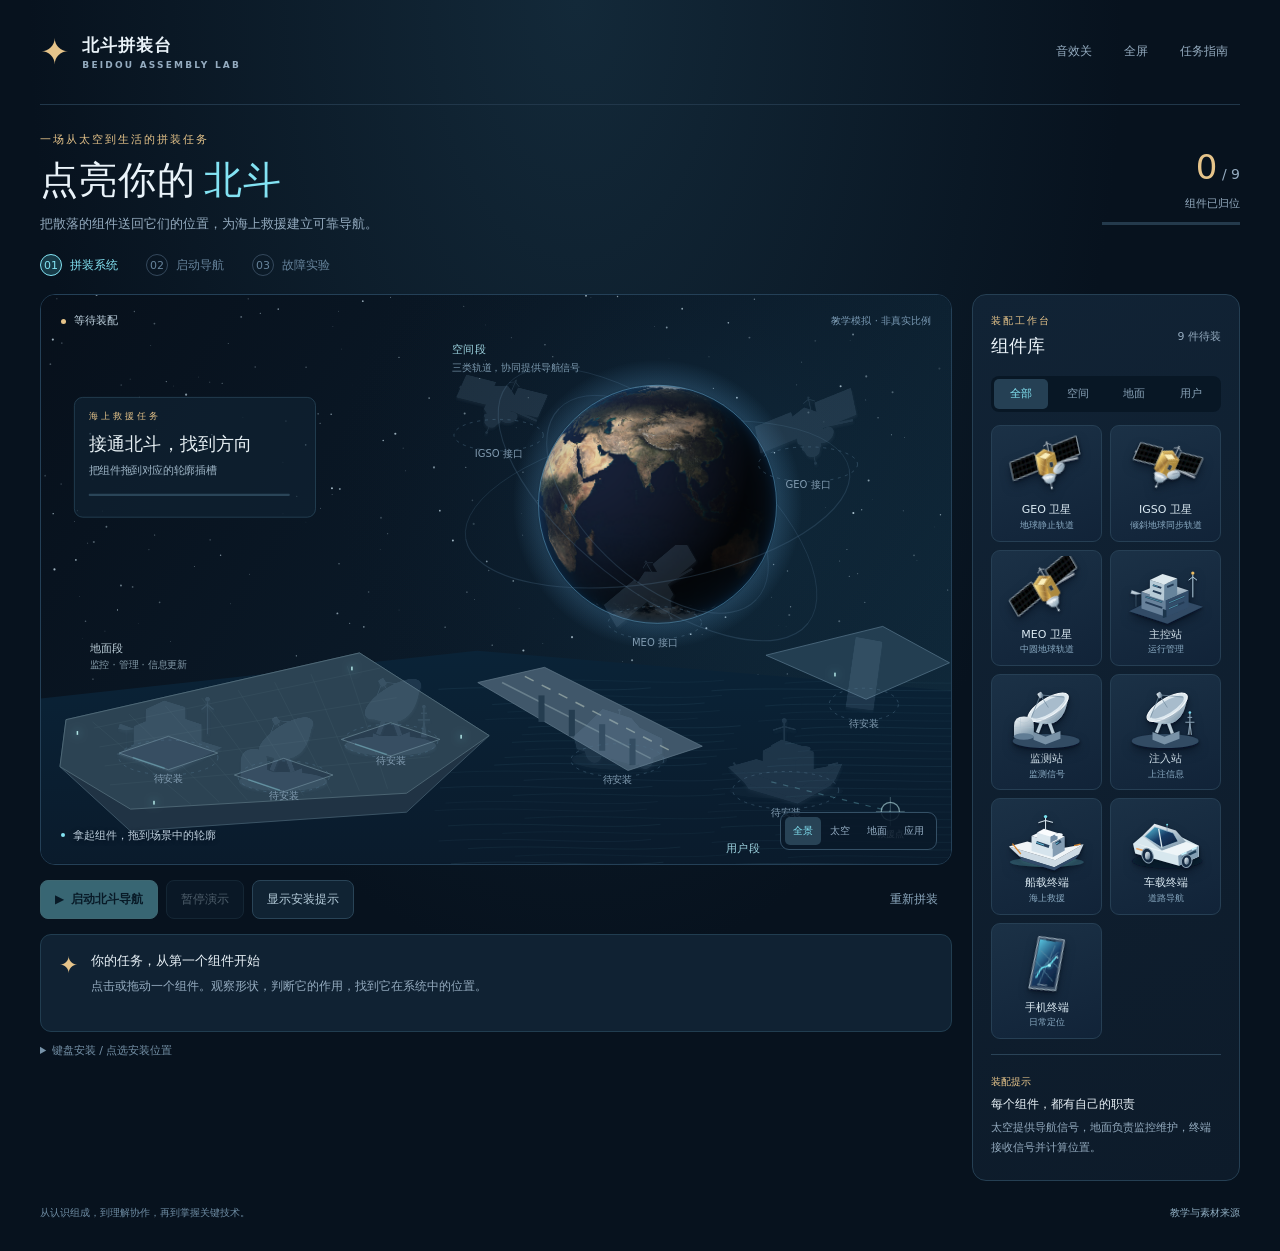
==== site/beidou/index.html @ 37cbef81 "Create interactive classroom learning sheet with bundled Beidou and Docker deployment" ====
<!doctype html>
<html lang="zh-CN">
<head>
  <meta charset="UTF-8">
  <meta name="viewport" content="width=device-width, initial-scale=1, viewport-fit=cover">
  <meta name="theme-color" content="#07121e">
  <link rel="icon" href="assets/satellite-geo.svg" type="image/svg+xml">
  <title>北斗拼装台 V2 · 原子钟现场实验</title>
  <link rel="stylesheet" href="style.css">
  <script defer src="engine.js"></script>
  <script defer src="scene.js"></script>
  <script defer src="clock-model.js"></script>
  <script defer src="clock-scene.js"></script>
  <script defer src="assets/asset-map.js"></script>
  <script defer src="game.js"></script>
</head>
<body>
<main class="game-shell">
  <header class="masthead">
    <a class="brand" href="#" aria-label="北斗拼装台首页"><span class="brand-star" aria-hidden="true">✦</span><span>北斗拼装台<small>BEIDOU ASSEMBLY LAB</small></span></a>
    <div class="header-actions"><button id="sound-button" class="icon-button" aria-pressed="false" aria-label="开启音效">音效关</button><button id="fullscreen-button" class="icon-button">全屏</button><button id="help-button" class="icon-button">任务指南</button></div>
  </header>
  <section class="intro"><div><p class="eyebrow">一场从太空到生活的拼装任务</p><h1>点亮你的<span>北斗</span></h1><p class="subtitle">把散落的组件送回它们的位置，为海上救援建立可靠导航。</p></div><div class="assembly-progress"><div><strong id="installed-count">0</strong><span> / 9</span></div><p id="progress-label">组件已归位</p><div class="progress-track" role="progressbar" aria-label="拼装进度" aria-valuemin="0" aria-valuemax="9" aria-valuenow="0"><span id="progress-fill"></span></div></div></section>
  <nav class="mission-steps" aria-label="任务进度"><span class="active" data-step="assembly"><b>01</b> 拼装系统</span><span data-step="running"><b>02</b> 启动导航</span><span data-step="challenge"><b>03</b> 故障实验</span></nav>
  <section class="play-layout">
    <div class="world-column">
      <div class="world-frame" id="world-frame">
        <div class="world-topline"><span><i id="state-dot"></i><span id="state-label">等待装配</span></span><span class="simulation-label">教学模拟 · 非真实比例</span></div>
        <canvas id="world" width="1200" height="750" aria-label="北斗拼装场景：太空中的卫星，地面站，以及车船与手机用户终端。可以拖动组件或使用下方键盘安装按钮。"></canvas>
        <div class="scene-loading" id="scene-loading">正在准备组件…</div>
        <div class="world-hint" id="world-hint"><span class="hint-dot"></span>从右侧拿起组件，拖到场景中的轮廓</div>
        <div class="world-view" aria-label="场景视角"><button class="active" data-view="all" aria-pressed="true">全景</button><button data-view="space" aria-pressed="false">太空</button><button data-view="ground" aria-pressed="false">地面</button><button data-view="user" aria-pressed="false">应用</button></div>
      </div>
      <div class="scene-controls"><button id="start-button" class="primary-button" disabled><span aria-hidden="true">▶</span> 启动北斗导航</button><button id="pause-button" class="secondary-button" disabled>暂停演示</button><button id="hint-button" class="secondary-button" aria-pressed="false">显示安装提示</button><button id="reset-button" class="quiet-button">重新拼装</button></div>
      <section class="clock-lab" id="clock-lab" aria-label="原子钟现场实验" hidden>
        <div class="clock-lab-header"><div><p class="eyebrow">原子钟现场实验</p><h2>一点时间偏差，位置会偏到哪里？</h2></div><button id="clock-exit" class="secondary-button">返回系统全景</button></div>
        <div class="clock-lab-body">
          <div class="clock-slider-area"><label for="clock-error-range"><span>亲手增大一颗卫星的时间基准偏差</span><strong><span id="clock-error-value">0</span><small> ns</small></strong></label><input id="clock-error-range" type="range" min="0" max="600" step="1" value="0" aria-describedby="clock-model-note"><div class="clock-ticks" aria-hidden="true"><span>0 · 同步</span><span>200 ns</span><span>400 ns</span><span>600 ns</span></div><div class="clock-slider-actions"><button id="clock-zero" class="secondary-button">校准原子钟 · 误差归零</button><span id="clock-live-hint" role="status" aria-live="polite">先从零开始，慢慢拖动滑杆。</span></div></div>
          <div class="clock-readouts"><div><span>这一颗卫星的测距误差</span><strong><span id="clock-range-error">0.0</span><small> 米</small></strong></div><div><span id="clock-position-label">船舶的平面定位偏差</span><strong class="clock-position-value"><span id="clock-position-error">0.0</span><small> 米</small></strong></div></div>
        </div>
        <div class="clock-targets" role="group" aria-label="重点观察的用户终端"><span>重点观察</span><button data-clock-target="car" aria-pressed="false">车辆</button><button data-clock-target="ship" class="active" aria-pressed="true">航船</button><button data-clock-target="phone" aria-pressed="false">手机</button></div>
        <p class="clock-model-note" id="clock-model-note">假设一颗卫星存在未校正钟差，其他观测正常。以四颗卫星的平面教学模型解算位置和接收机钟差；画面位移按局部尺度展示，真实定位偏差还取决于卫星几何与校正条件。</p>
      </section>
      <div class="message-box" id="message-box" role="status" aria-live="polite"><span class="message-icon" aria-hidden="true">✦</span><div><strong id="message-title">你的任务，从第一个组件开始</strong><p id="message-text">点击或拖动一个组件。观察形状，判断它的作用，找到它在系统中的位置。</p></div></div>
      <details class="keyboard-controls"><summary>键盘安装 / 点选安装位置</summary><div id="install-targets"></div></details>
      <section class="challenge-panel" id="challenge-panel" hidden><div class="challenge-header"><div><p class="eyebrow">关键技术，为什么重要？</p><h2>给运行中的北斗做一次故障实验</h2></div><span class="experiment-count" id="experiment-count">已观察 0 / 2</span></div><div class="experiment-buttons"><button data-experiment="clock"><img src="assets/clock.svg" alt="原子钟组件"><span><strong>卫星的“心脏”不准了</strong><small>亲手调节钟差，观察位置漂移</small></span><b aria-hidden="true">↗</b></button><button data-experiment="ground"><img src="assets/station-inject.svg" alt="地面站组件"><span><strong>地面维护中断了</strong><small>监控与信息更新受影响</small></span><b aria-hidden="true">↗</b></button></div></section>
    </div>
    <aside class="parts-panel"><div class="parts-heading"><div><p class="eyebrow">装配工作台</p><h2 id="tray-title">组件库</h2></div><span id="tray-count">9 件</span></div><div class="parts-tabs" role="group" aria-label="筛选组件"><button class="active" data-group="all" aria-pressed="true">全部</button><button data-group="space" aria-pressed="false">空间</button><button data-group="ground" aria-pressed="false">地面</button><button data-group="user" aria-pressed="false">用户</button></div><div class="parts-grid" id="parts-grid"></div><div class="part-detail" id="part-detail"><span class="detail-kicker">装配提示</span><h3 id="detail-title">每个组件，都有自己的职责</h3><p id="detail-text">太空提供导航信号，地面负责监控维护，终端接收信号并计算位置。</p></div></aside>
  </section>
  <footer class="footer"><span>从认识组成，到理解协作，再到掌握关键技术。</span><button id="sources-button">教学与素材来源</button></footer>
</main>
<div class="drag-sprite" id="drag-sprite" hidden><img alt="正在安装的组件"><span></span></div>
<dialog id="help-dialog"><form method="dialog"><button class="dialog-close" aria-label="关闭指南">×</button></form><p class="eyebrow">任务指南</p><h2>亲手，装好一个北斗系统</h2><ol class="guide-list"><li><b>拿起组件</b><span>拖动组件到场景中的轮廓。手机和平板可以直接拖动，也可以先点组件，再点安装位置。</span></li><li><b>让系统运行</b><span>完成 9 件组件后，启动导航，观察轨道、地面维护链路和卫星向终端播发的信号。</span></li><li><b>亲手制造时间偏差</b><span>点击“卫星的心脏不准了”，直接进入现场实验。拖动钟差滑杆，比较真实位置与导航估计位置，再将误差归零。</span></li></ol><p class="guide-note">三个卫星图形代表三类轨道，三类地面站与三个终端代表功能类型；数量、比例、轨道速度和故障效果均为教学示意。</p><button class="primary-button" id="help-done">开始拼装</button></dialog>
<dialog id="experiment-dialog"><form method="dialog"><button class="dialog-close" aria-label="关闭实验">×</button></form><p class="eyebrow" id="experiment-kicker">故障实验</p><h2 id="experiment-title"></h2><p class="experiment-question" id="experiment-question"></p><div class="answers" id="answers"></div><div class="experiment-result" id="experiment-result" hidden><strong id="result-title"></strong><p id="result-text"></p></div><div class="experiment-dialog-actions"><button class="primary-button" id="observe-button" disabled>在场景中观察</button></div></dialog>
<dialog id="sources-dialog"><form method="dialog"><button class="dialog-close" aria-label="关闭来源">×</button></form><p class="eyebrow">教学与素材来源</p><h2>科学依据与模拟边界</h2><ul class="source-list"><li>《系统自主可控的重要意义》PDF 第 1–3 页，教材第 63–65 页：北斗的意义、原子钟及系统组成。</li><li><a href="http://www.beidou.gov.cn/xt/xtjs/" target="_blank" rel="noopener">北斗官网 · 系统介绍</a>：空间段、地面段、用户段，以及自主、开放、兼容、渐进的建设原则。</li><li>组件为手工绘制的 SVG 教学插画，外形不代表特定型号。地球纹理来自 <a href="https://github.com/mrdoob/three.js/tree/dev/examples/textures/planets" target="_blank" rel="noopener">three.js 示例资源</a>，使用范围以原素材授权为准。</li><li>运行展示压缩了时间与空间尺度。GEO 的地面相对静止以地球自转参考系理解；三维轨道、真实服务覆盖及系统冗余未在此完整建模。</li><li>原子钟实验采用四颗卫星观测的平面简化定位解算，同时估计接收机钟差。一颗卫星存在未校正钟差；其他观测正常。三类用户展示不同的示例几何条件，画面位移按局部尺度展示。地面维护故障仍为定性示意。</li><li>自主可控意味着掌握关键技术与运行维护能力，同时可以开放合作，并与其他导航系统兼容。</li></ul></dialog>
</body>
</html>
---- site/beidou/style.css ----
:root{color-scheme:dark;--bg:#07121e;--surface:#0e1d2d;--surface2:#132538;--line:#20374d;--muted:#95acc0;--text:#eaf3f9;--cyan:#83e3f3;--gold:#e6c48a;--font:Inter,"PingFang SC","Microsoft YaHei",system-ui,sans-serif}
*{box-sizing:border-box}body{margin:0;background:radial-gradient(ellipse at 45% 0,#132939 0,transparent 55%),var(--bg);font:14px/1.6 var(--font);color:var(--text)}button,input{font:inherit}button{cursor:pointer}button:disabled{cursor:default;opacity:.4}button:focus-visible,a:focus-visible,summary:focus-visible{outline:2px solid var(--cyan);outline-offset:4px}button,a{-webkit-tap-highlight-color:transparent}button{color:inherit}a{color:var(--cyan)}[hidden]{display:none!important}.game-shell{max-width:1550px;margin:auto;padding:0 40px}.masthead{display:flex;align-items:center;justify-content:space-between;padding:24px 0;border-bottom:1px solid #21374a}.brand{text-decoration:none;color:var(--text);display:flex;align-items:center;gap:12px;font-size:17px;font-weight:600;letter-spacing:1px}.brand-star{color:var(--gold);font-size:35px;font-weight:400}.brand small{display:block;font-size:9px;color:var(--muted);letter-spacing:2.2px;line-height:1.5}.header-actions{display:flex;gap:8px}.icon-button{border:1px solid transparent;background:transparent;color:var(--muted);border-radius:8px;padding:7px 11px;font-size:12px}.icon-button:hover{background:var(--surface);color:var(--text)}.intro{display:flex;justify-content:space-between;align-items:center;padding:26px 0 20px;gap:24px}.eyebrow{color:var(--gold);font-size:11px;letter-spacing:2px;margin:0 0 7px}.intro h1{font-size:clamp(27px,3vw,40px);line-height:1.25;letter-spacing:1px;margin:0;font-weight:500}.intro h1 span{color:var(--cyan);margin-left:8px}.subtitle{color:var(--muted);margin:10px 0 0;font-size:13px}.assembly-progress{min-width:138px;text-align:right}.assembly-progress strong{font-size:34px;font-weight:500;color:var(--gold);font-variant-numeric:tabular-nums}.assembly-progress span{color:var(--muted)}.assembly-progress p{margin:0 0 10px;font-size:11px;color:var(--muted)}.progress-track{height:3px;background:#243a4c}.progress-track span{height:100%;display:block;background:var(--gold);width:0;transition:width .35s}.mission-steps{display:flex;gap:28px;margin-bottom:18px;color:#67849c;font-size:12px}.mission-steps span{position:relative;display:flex;align-items:center;gap:8px}.mission-steps b{font-size:11px;font-weight:500;border:1px solid #34485c;border-radius:50%;width:22px;height:22px;display:grid;place-items:center}.mission-steps .active{color:var(--cyan)}.mission-steps .active b{border-color:var(--cyan);background:#173a47}.mission-steps .done{color:var(--gold)}.play-layout{display:grid;grid-template-columns:minmax(0,1fr) 268px;gap:20px;align-items:start}.world-column{min-width:0}.world-frame{position:relative;overflow:hidden;border-radius:15px;border:1px solid #244057;background:#070f1a;isolation:isolate}.world-topline{position:absolute;z-index:2;left:20px;right:20px;top:17px;display:flex;justify-content:space-between;align-items:center;gap:10px;pointer-events:none;font-size:11px;color:#c2d5e2}.world-topline>span:first-child{display:flex;align-items:center;gap:8px}#state-dot{display:inline-block;width:5px;height:5px;border-radius:50%;background:var(--gold)}#state-dot.running{background:var(--cyan);box-shadow:0 0 10px var(--cyan)}#state-dot.fault{background:#f5ab88;box-shadow:0 0 10px #f5ab88}.simulation-label{color:#7898b2;font-size:10px}#world{display:block;width:100%;aspect-ratio:1200/750;touch-action:none}.scene-loading{position:absolute;inset:0;display:grid;place-items:center;background:#071320b8;color:var(--cyan);font-size:14px}.world-hint{position:absolute;bottom:20px;left:20px;font-size:11px;display:flex;gap:8px;align-items:center;color:#bfd0de;max-width:calc(100% - 205px);pointer-events:none;text-shadow:0 1px 4px #041020}.hint-dot{width:4px;height:4px;display:inline-block;background:var(--cyan);border-radius:50%;flex-shrink:0}.world-view{position:absolute;right:14px;bottom:14px;display:flex;padding:4px;background:#0a1929dc;border:1px solid #345066;border-radius:9px;gap:1px}.world-view button{border:0;background:transparent;border-radius:5px;color:#94adc3;font-size:10px;padding:5px 8px;min-height:28px}.world-view button.active{background:#284356;color:var(--cyan)}.scene-controls{display:flex;flex-wrap:wrap;align-items:center;gap:8px;padding:15px 0}.primary-button,.secondary-button,.quiet-button{min-height:39px;border-radius:8px;padding:8px 14px;font-size:12px}.primary-button{border:1px solid #90e6ee;background:var(--cyan);color:#0a2836;font-weight:600;display:flex;gap:7px;align-items:center;justify-content:center}.primary-button:hover:not(:disabled){background:#b4f1f5;box-shadow:0 0 20px #83e3f320}.secondary-button{border:1px solid #294457;background:#102333;color:#b7cedc}.secondary-button:hover:not(:disabled),.secondary-button[aria-pressed=true]{border-color:#69b3c2;color:var(--cyan)}.quiet-button{border:0;background:transparent;color:#8da9bf;margin-left:auto}.quiet-button:hover{color:var(--text)}.message-box{display:flex;align-items:flex-start;gap:13px;padding:16px 18px;background:#102233;border:1px solid #213d50;border-radius:11px;min-height:98px}.message-icon{color:var(--gold);font-size:23px;line-height:1.25}.message-box strong{font-size:13px;font-weight:500;display:block}.message-box p{color:var(--muted);font-size:12px;margin:5px 0 0}.message-box.error{border-color:#78513d}.message-box.error .message-icon{color:#f2b391}.message-box.success{border-color:#406361}.keyboard-controls{margin:10px 0;font-size:11px;color:#7692a8}.keyboard-controls summary{cursor:pointer;width:fit-content}.keyboard-controls>div{display:flex;gap:6px;flex-wrap:wrap;padding:10px 0}.keyboard-controls button{border:1px solid #334b5d;border-radius:6px;padding:6px 8px;background:#102333;font-size:11px;color:#b7cedc}.parts-panel{background:linear-gradient(155deg,#112335,#0d1b2a);border:1px solid #253f53;border-radius:14px;padding:18px}.parts-heading{display:flex;align-items:center;justify-content:space-between;margin-bottom:15px}.parts-heading .eyebrow{font-size:10px;margin:0 0 3px}.parts-heading h2{margin:0;font-size:18px;font-weight:500}.parts-heading>span{font-size:11px;color:var(--muted)}.parts-tabs{display:flex;gap:3px;padding:3px;background:#081725;border-radius:8px;margin-bottom:13px}.parts-tabs button{flex:1;border:0;background:transparent;padding:6px 3px;font-size:11px;color:#89a3b8;border-radius:5px;min-height:30px}.parts-tabs button.active{background:#254054;color:var(--cyan)}.parts-grid{display:grid;grid-template-columns:repeat(2,minmax(0,1fr));gap:8px}.part-card{position:relative;min-width:0;padding:5px 6px 8px;border:1px solid #263f54;border-radius:9px;background:linear-gradient(160deg,#1b3146,#112338);text-align:center;touch-action:none;user-select:none;-webkit-user-select:none;transition:border-color .2s,background .2s;cursor:grab}.part-card:hover{border-color:#6697af;background:#20394e}.part-card:active{cursor:grabbing}.part-card.selected{border-color:var(--cyan);box-shadow:0 0 0 1px #83e3f330;background:#203b4e}.part-card.installed{background:#112a2e;border-color:#285054;cursor:pointer}.part-card.installed img{opacity:.5}.part-card img{display:block;width:100%;height:71px;object-fit:contain;pointer-events:none;filter:drop-shadow(0 5px 5px #06132299)}.part-card .part-name{display:block;font-size:11px;color:#dbeaf3;line-height:1.45}.part-card .part-subtitle{font-size:9px;color:#8aabc3;display:block;line-height:1.6}.part-check{position:absolute;top:4px;right:6px;font-size:10px;color:var(--cyan)}.part-detail{border-top:1px solid #2a4357;margin-top:15px;padding-top:14px}.detail-kicker{font-size:10px;color:var(--gold)}.part-detail h3{font-size:12px;margin:4px 0;font-weight:500}.part-detail p{font-size:11px;color:var(--muted);margin:4px 0;line-height:1.8}.drag-sprite{position:fixed;top:0;left:0;z-index:99;width:160px;pointer-events:none;transform:translate(-50%,-50%);text-align:center;filter:drop-shadow(0 0 14px #72d8ed40)}.drag-sprite img{width:100%;height:126px;object-fit:contain;display:block}.drag-sprite span{display:block;font-size:11px;color:#c5f3fc;text-shadow:0 1px 6px #000}.challenge-panel{margin-top:20px;border-top:1px solid #253c4e;padding-top:20px}.challenge-header{display:flex;align-items:center;justify-content:space-between;gap:15px}.challenge-header h2{font-size:15px;font-weight:500;margin:0}.challenge-header .eyebrow{font-size:10px}.experiment-count{white-space:nowrap;font-size:11px;color:var(--muted)}.experiment-buttons{display:grid;grid-template-columns:1fr 1fr;gap:10px;margin-top:14px}.experiment-buttons button{display:flex;align-items:center;gap:8px;text-align:left;border:1px solid #284458;border-radius:10px;background:#112636;padding:10px;min-width:0}.experiment-buttons button:hover{border-color:#64a5b8}.experiment-buttons img{width:59px;height:52px;object-fit:contain}.experiment-buttons strong{font-size:12px;font-weight:500;display:block}.experiment-buttons small{font-size:10px;color:var(--muted);display:block}.experiment-buttons b{margin-left:auto;color:var(--gold);font-size:18px;font-weight:400}.experiment-buttons button.observed{border-color:#406462}.footer{display:flex;justify-content:space-between;gap:16px;color:#6f8da4;font-size:10px;padding:24px 0 30px}.footer button{border:0;padding:0;background:transparent;color:#8fadc1;font-size:10px}.footer button:hover{color:var(--cyan)}dialog{background:#0f2434;color:var(--text);border:1px solid #426277;border-radius:16px;padding:30px;max-width:min(580px,calc(100% - 28px));max-height:calc(100dvh - 40px);box-shadow:0 20px 80px #0009}dialog::backdrop{background:#010915ba;backdrop-filter:blur(6px)}dialog h2{font-size:23px;font-weight:500;margin:8px 0 20px}dialog form{position:absolute;right:16px;top:12px}.dialog-close{background:transparent;border:0;font-size:26px;color:#a5b9c9;line-height:1;min-width:32px;min-height:32px}.guide-list{list-style:none;counter-reset:guide;display:grid;gap:20px;padding:0}.guide-list li{counter-increment:guide;position:relative;padding-left:38px}.guide-list li:before{content:counter(guide);position:absolute;left:0;top:0;width:25px;height:25px;border:1px solid #467086;border-radius:50%;display:grid;place-items:center;color:var(--cyan);font-size:12px}.guide-list b{font-size:14px;font-weight:500;display:block}.guide-list span{color:var(--muted);font-size:12px;display:block;margin-top:3px}.guide-note{font-size:11px;color:var(--muted);background:#142c3f;padding:13px;border-radius:8px;margin:20px 0}.experiment-question{color:var(--muted);font-size:13px}.answers{display:grid;gap:9px;margin:18px 0}.answers button{background:#153043;border:1px solid #34556a;border-radius:8px;text-align:left;padding:12px;color:#dcebf4;font-size:13px}.answers button.selected{border-color:var(--cyan);background:#20485a}.answers button.incorrect{border-color:#b78663}.experiment-result{background:#153b42;border-radius:9px;padding:15px;font-size:12px;margin:14px 0}.experiment-result strong{font-weight:500;color:var(--cyan)}.experiment-result p{color:#c4d8e2;margin:6px 0}.experiment-range{font-size:12px;margin:20px 0}.experiment-range label{display:flex;justify-content:space-between;color:var(--gold)}.experiment-range input{width:100%;accent-color:var(--cyan);margin:12px 0}.experiment-range p{font-size:11px;color:var(--muted)}.experiment-dialog-actions{display:flex;justify-content:flex-end;margin-top:20px}.source-list{font-size:12px;color:var(--muted);padding-left:20px;display:grid;gap:15px}
@media(min-width:1500px){.play-layout{grid-template-columns:minmax(0,1fr) 300px}.part-card img{height:83px}.part-name{font-size:12px!important}}
@media(max-width:1100px){.game-shell{padding:0 24px}.play-layout{grid-template-columns:minmax(0,1fr) 232px;gap:14px}.parts-panel{padding:14px}.world-hint{font-size:10px;max-width:calc(100% - 180px);left:14px}.world-view{right:10px;bottom:10px}.world-view button{padding:5px 6px}.part-card img{height:63px}.part-card .part-subtitle{display:none}}
@media(max-width:850px){.play-layout{grid-template-columns:1fr}.parts-panel{order:-1;padding:14px}.parts-heading{margin-bottom:8px}.parts-tabs{max-width:350px;margin-bottom:9px}.parts-grid{grid-template-columns:repeat(5,minmax(0,1fr))}.part-card img{height:64px}.part-detail{display:none}.world-frame{border-radius:12px}.parts-heading h2{font-size:15px}.parts-heading .eyebrow{display:none}.intro{padding-top:22px}.subtitle{font-size:12px}.world-topline{font-size:10px}.world-hint{font-size:11px}}
@media(max-width:540px){.game-shell{padding:0 14px}.masthead{padding:16px 0}.brand{font-size:14px;gap:8px}.brand-star{font-size:28px}.brand small{font-size:8px;letter-spacing:1px}.header-actions{gap:0}.icon-button{font-size:10px;padding:6px}.header-actions #fullscreen-button{display:none}.intro{gap:10px;align-items:flex-start;padding:21px 0 17px}.intro .eyebrow{font-size:9px;letter-spacing:1px}.intro h1{font-size:28px}.subtitle{font-size:11px;max-width:260px}.assembly-progress{min-width:70px}.assembly-progress strong{font-size:28px}.assembly-progress p{font-size:9px}.mission-steps{gap:16px;font-size:10px;margin-bottom:14px}.mission-steps b{height:19px;width:19px;font-size:9px}.mission-steps span{gap:5px}.parts-panel{padding:11px}.parts-grid{grid-template-columns:repeat(3,minmax(0,1fr));gap:7px}.part-card img{height:60px}.part-card .part-subtitle{display:block;font-size:9px}.parts-tabs button{min-height:33px}.world-topline{left:12px;right:12px;top:12px}.simulation-label{font-size:9px}#world{aspect-ratio:1/1;min-height:300px}.world-hint{bottom:55px;left:13px;max-width:calc(100% - 26px);font-size:10px}.world-view{left:12px;right:auto;bottom:12px}.world-view button{min-height:28px;min-width:47px}.scene-controls{gap:6px}.primary-button,.secondary-button,.quiet-button{font-size:11px;padding:8px 11px;min-height:38px}.quiet-button{margin-left:0;padding-left:6px}.message-box{padding:13px;min-height:106px;gap:10px}.message-box strong{font-size:12px}.message-box p{font-size:11px}.challenge-header{align-items:flex-start}.challenge-header h2{font-size:13px}.experiment-count{font-size:10px}.experiment-buttons{grid-template-columns:1fr}.experiment-buttons img{width:66px}.experiment-buttons small{font-size:11px}.footer{font-size:9px;align-items:flex-start;padding:20px 0}.footer>span{max-width:200px}.footer button{font-size:9px;white-space:nowrap}dialog{padding:25px 20px}dialog h2{font-size:20px}}
@media(pointer:coarse){.icon-button,.primary-button,.secondary-button,.quiet-button,.parts-tabs button,.world-view button,.keyboard-controls button,.footer button,.dialog-close{min-height:44px}.world-hint{bottom:66px}.part-card{min-height:98px}}
@media(prefers-reduced-motion:reduce){*{scroll-behavior:auto!important;transition:none!important}}

/* The stage opens up as the component tray recedes, then the clock experiment rises below it. */
.play-layout{transition:grid-template-columns .95s cubic-bezier(.22,.72,.16,1),gap .95s ease}
.parts-panel{min-width:0;max-height:1400px;transition:opacity .55s ease,transform .8s ease,max-height .8s ease,padding .8s ease}
.world-frame{scroll-margin-top:16px;transition:border-color .8s ease,box-shadow .8s ease}
.clock-focus .play-layout{grid-template-columns:minmax(0,1fr) 0;gap:0}
.clock-focus .parts-panel{opacity:0;transform:translateX(35px);max-height:0;padding:0;border:0;overflow:hidden;pointer-events:none}
.clock-focus .world-frame{border-color:#5b8b96;box-shadow:0 0 0 1px #619bab1c,0 22px 80px #010c1a55}
.clock-focus #world{aspect-ratio:auto;height:clamp(370px,calc(100dvh - 270px),720px)}
.clock-focus .world-view,.clock-focus .scene-controls,.clock-focus .keyboard-controls,.clock-focus .challenge-panel,.clock-focus .message-box{display:none}
.clock-focus .world-hint{bottom:13px;max-width:calc(100% - 35px);color:#bdd7de}
.clock-lab{margin-top:18px;padding:23px 25px;background:linear-gradient(125deg,#143040,#0d2434);border:1px solid #305365;border-radius:14px;box-shadow:0 12px 35px #020e1822}
.clock-focus .clock-lab{animation:clock-lab-rise .72s cubic-bezier(.2,.7,.2,1) .15s both}
.clock-lab-header{display:flex;justify-content:space-between;align-items:center;gap:15px;margin-bottom:22px}
.clock-lab-header h2{font-size:19px;font-weight:500;margin:0;color:#e5f2f5;line-height:1.5}
.clock-lab-header .eyebrow{font-size:10px;margin-bottom:3px}
.clock-lab-header .secondary-button{white-space:nowrap;border-color:#416475}
.clock-lab-body{display:grid;grid-template-columns:minmax(0,1fr) 350px;gap:44px;align-items:start}
.clock-slider-area label{display:flex;align-items:center;justify-content:space-between;gap:12px;font-size:12px;color:#b7d1dc}
.clock-slider-area label strong{font-size:26px;line-height:1.3;font-weight:500;font-variant-numeric:tabular-nums;color:#edc58b;white-space:nowrap}
.clock-slider-area label small{font-size:13px;color:#b79e7b}
#clock-error-range{display:block;width:100%;margin:18px 0 9px;accent-color:#e7b678;appearance:none;-webkit-appearance:none;outline-offset:5px;background:linear-gradient(90deg,#77ccda,#e7b678);height:4px;border-radius:3px;cursor:ew-resize;touch-action:pan-y}
#clock-error-range::-webkit-slider-thumb{appearance:none;-webkit-appearance:none;width:22px;height:22px;border:4px solid #173545;border-radius:50%;background:#efc991;box-shadow:0 0 0 1px #ddb67e,0 0 15px #d6a95c44;cursor:ew-resize}
#clock-error-range::-moz-range-thumb{width:16px;height:16px;border:3px solid #173545;border-radius:50%;background:#efc991;box-shadow:0 0 0 1px #ddb67e}
.clock-ticks{display:flex;justify-content:space-between;font-size:10px;color:#849eae}
.clock-slider-actions{display:flex;gap:15px;align-items:center;margin-top:17px}
.clock-slider-actions .secondary-button{font-size:11px;white-space:nowrap;color:#a6d9df;border-color:#3f6976}
.clock-slider-actions>span{font-size:11px;color:#a3bfcc;line-height:1.6}
.clock-readouts{display:grid;grid-template-columns:1fr 1fr;gap:24px;border-left:1px solid #3f5b68;padding-left:25px;padding-top:3px}
.clock-readouts>div>span{font-size:11px;display:block;color:#a3bccb;line-height:1.5;min-height:33px}
.clock-readouts strong{font-size:31px;line-height:1.7;font-variant-numeric:tabular-nums;color:#b5e5e8;font-weight:500;white-space:nowrap}
.clock-readouts small{font-size:11px;color:#94acba}
.clock-readouts .clock-position-value{color:#edc48e}
.clock-targets{display:flex;align-items:center;gap:8px;margin-top:20px;padding-top:16px;border-top:1px solid #2e4b5d}
.clock-targets>span{font-size:11px;color:#91b0c1;margin-right:6px}
.clock-targets button{border:1px solid #365869;background:#122c3d;border-radius:7px;color:#a6c1d2;min-height:31px;padding:4px 17px;font-size:11px}
.clock-targets button.active{border-color:#a4c5c6;background:#26495a;color:#e2f0ef}
.clock-model-note{margin:13px 0 0;font-size:10px;color:#91abba;line-height:1.8;max-width:1030px}
@keyframes clock-lab-rise{from{opacity:0;transform:translateY(18px)}to{opacity:1;transform:translateY(0)}}
@media(max-width:1100px){.clock-lab-body{grid-template-columns:minmax(0,1fr) 295px;gap:24px}.clock-readouts{gap:15px;padding-left:20px}.clock-readouts strong{font-size:28px}}
@media(max-width:850px){.clock-focus .play-layout{display:block}.clock-focus .parts-panel{margin:0}.clock-lab-body{grid-template-columns:1fr}.clock-readouts{border-left:0;border-top:1px solid #365262;margin-top:0;padding:14px 0 0;gap:25px}.clock-readouts>div>span{min-height:0}.clock-readouts strong{font-size:26px;line-height:1.5}.clock-lab-header{margin-bottom:14px}.clock-lab-header h2{font-size:17px}.clock-slider-actions{margin-top:13px}.clock-targets{margin-top:14px}}
@media(max-width:620px){.clock-focus #world{height:clamp(410px,calc(100dvh - 265px),620px);min-height:410px}.clock-focus .world-hint{display:none}.clock-lab{margin-top:12px;padding:16px}.clock-lab-header{gap:8px;align-items:flex-start}.clock-lab-header h2{font-size:15px;max-width:240px}.clock-lab-header .eyebrow{font-size:9px}.clock-lab-header .secondary-button{padding:6px 8px;font-size:10px;min-height:35px}.clock-slider-area label{font-size:11px;gap:10px}.clock-slider-area label strong{font-size:24px}.clock-slider-area label>span{max-width:205px}.clock-slider-actions{gap:10px}.clock-slider-actions>span{font-size:10px}.clock-readouts>div>span{font-size:10px}.clock-readouts strong{font-size:25px}.clock-targets{gap:7px;padding-top:12px}.clock-targets button{min-width:51px;padding:6px 10px}.clock-model-note{font-size:10px}.clock-focus .world-topline{font-size:9px;top:9px}.clock-focus .simulation-label{font-size:8px}}
@media(pointer:coarse){#clock-error-range{height:8px;margin-top:21px;margin-bottom:16px}#clock-error-range::-webkit-slider-thumb{width:30px;height:30px}.clock-targets button,.clock-slider-actions button{min-height:44px}}
@media(prefers-reduced-motion:reduce){.clock-focus .clock-lab{animation:none}.play-layout,.parts-panel,.world-frame{transition:none}}
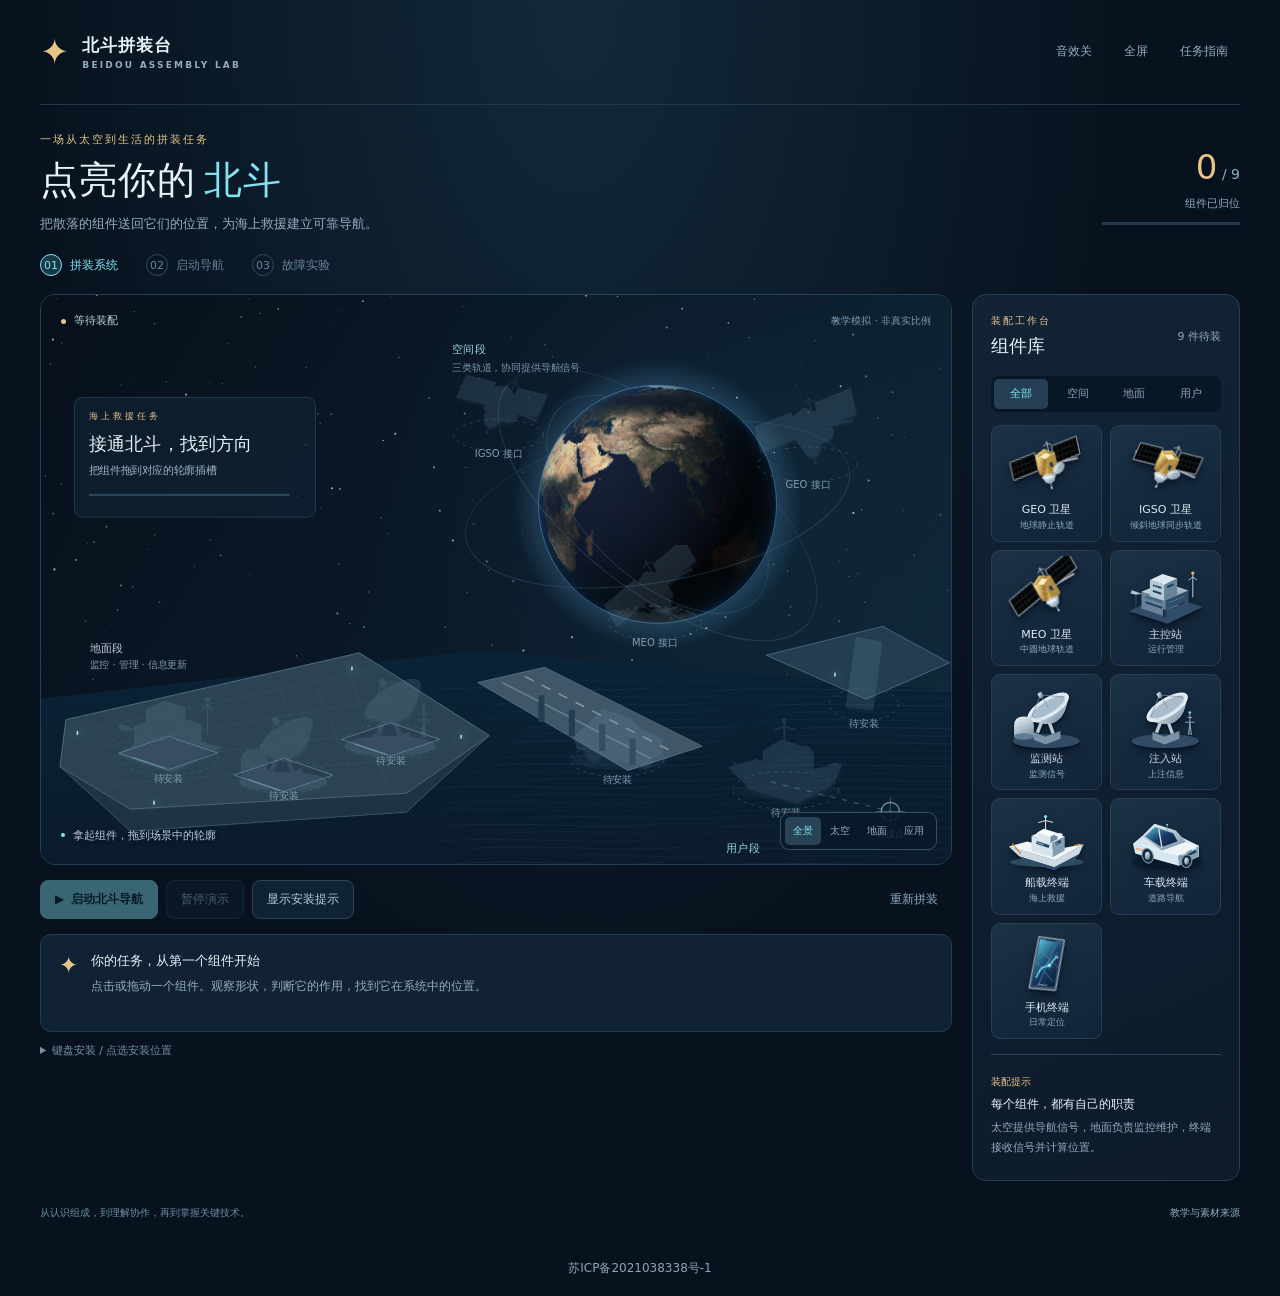
==== commit e086538d: "Use public learning sheet image and add filing link to Beidou" ====
--- a/site/beidou/index.html
+++ b/site/beidou/index.html
@@ -48,6 +48,7 @@
     <aside class="parts-panel"><div class="parts-heading"><div><p class="eyebrow">装配工作台</p><h2 id="tray-title">组件库</h2></div><span id="tray-count">9 件</span></div><div class="parts-tabs" role="group" aria-label="筛选组件"><button class="active" data-group="all" aria-pressed="true">全部</button><button data-group="space" aria-pressed="false">空间</button><button data-group="ground" aria-pressed="false">地面</button><button data-group="user" aria-pressed="false">用户</button></div><div class="parts-grid" id="parts-grid"></div><div class="part-detail" id="part-detail"><span class="detail-kicker">装配提示</span><h3 id="detail-title">每个组件，都有自己的职责</h3><p id="detail-text">太空提供导航信号，地面负责监控维护，终端接收信号并计算位置。</p></div></aside>
   </section>
   <footer class="footer"><span>从认识组成，到理解协作，再到掌握关键技术。</span><button id="sources-button">教学与素材来源</button></footer>
+  <div class="filing-footer"><a href="https://beian.miit.gov.cn/" target="_blank" rel="noopener noreferrer">苏ICP备2021038338号-1</a></div>
 </main>
 <div class="drag-sprite" id="drag-sprite" hidden><img alt="正在安装的组件"><span></span></div>
 <dialog id="help-dialog"><form method="dialog"><button class="dialog-close" aria-label="关闭指南">×</button></form><p class="eyebrow">任务指南</p><h2>亲手，装好一个北斗系统</h2><ol class="guide-list"><li><b>拿起组件</b><span>拖动组件到场景中的轮廓。手机和平板可以直接拖动，也可以先点组件，再点安装位置。</span></li><li><b>让系统运行</b><span>完成 9 件组件后，启动导航，观察轨道、地面维护链路和卫星向终端播发的信号。</span></li><li><b>亲手制造时间偏差</b><span>点击“卫星的心脏不准了”，直接进入现场实验。拖动钟差滑杆，比较真实位置与导航估计位置，再将误差归零。</span></li></ol><p class="guide-note">三个卫星图形代表三类轨道，三类地面站与三个终端代表功能类型；数量、比例、轨道速度和故障效果均为教学示意。</p><button class="primary-button" id="help-done">开始拼装</button></dialog>
--- a/site/beidou/style.css
+++ b/site/beidou/style.css
@@ -50,3 +50,5 @@
 @media(max-width:620px){.clock-focus #world{height:clamp(410px,calc(100dvh - 265px),620px);min-height:410px}.clock-focus .world-hint{display:none}.clock-lab{margin-top:12px;padding:16px}.clock-lab-header{gap:8px;align-items:flex-start}.clock-lab-header h2{font-size:15px;max-width:240px}.clock-lab-header .eyebrow{font-size:9px}.clock-lab-header .secondary-button{padding:6px 8px;font-size:10px;min-height:35px}.clock-slider-area label{font-size:11px;gap:10px}.clock-slider-area label strong{font-size:24px}.clock-slider-area label>span{max-width:205px}.clock-slider-actions{gap:10px}.clock-slider-actions>span{font-size:10px}.clock-readouts>div>span{font-size:10px}.clock-readouts strong{font-size:25px}.clock-targets{gap:7px;padding-top:12px}.clock-targets button{min-width:51px;padding:6px 10px}.clock-model-note{font-size:10px}.clock-focus .world-topline{font-size:9px;top:9px}.clock-focus .simulation-label{font-size:8px}}
 @media(pointer:coarse){#clock-error-range{height:8px;margin-top:21px;margin-bottom:16px}#clock-error-range::-webkit-slider-thumb{width:30px;height:30px}.clock-targets button,.clock-slider-actions button{min-height:44px}}
 @media(prefers-reduced-motion:reduce){.clock-focus .clock-lab{animation:none}.play-layout,.parts-panel,.world-frame{transition:none}}
+
+.filing-footer{text-align:center;padding:8px 12px 18px;font-size:12px;line-height:1.6;color:#8fa4b5}.filing-footer a{color:inherit;text-decoration:none}.filing-footer a:hover{color:#e7c782}.filing-footer a:focus-visible{outline:2px solid #e7c782;outline-offset:4px}
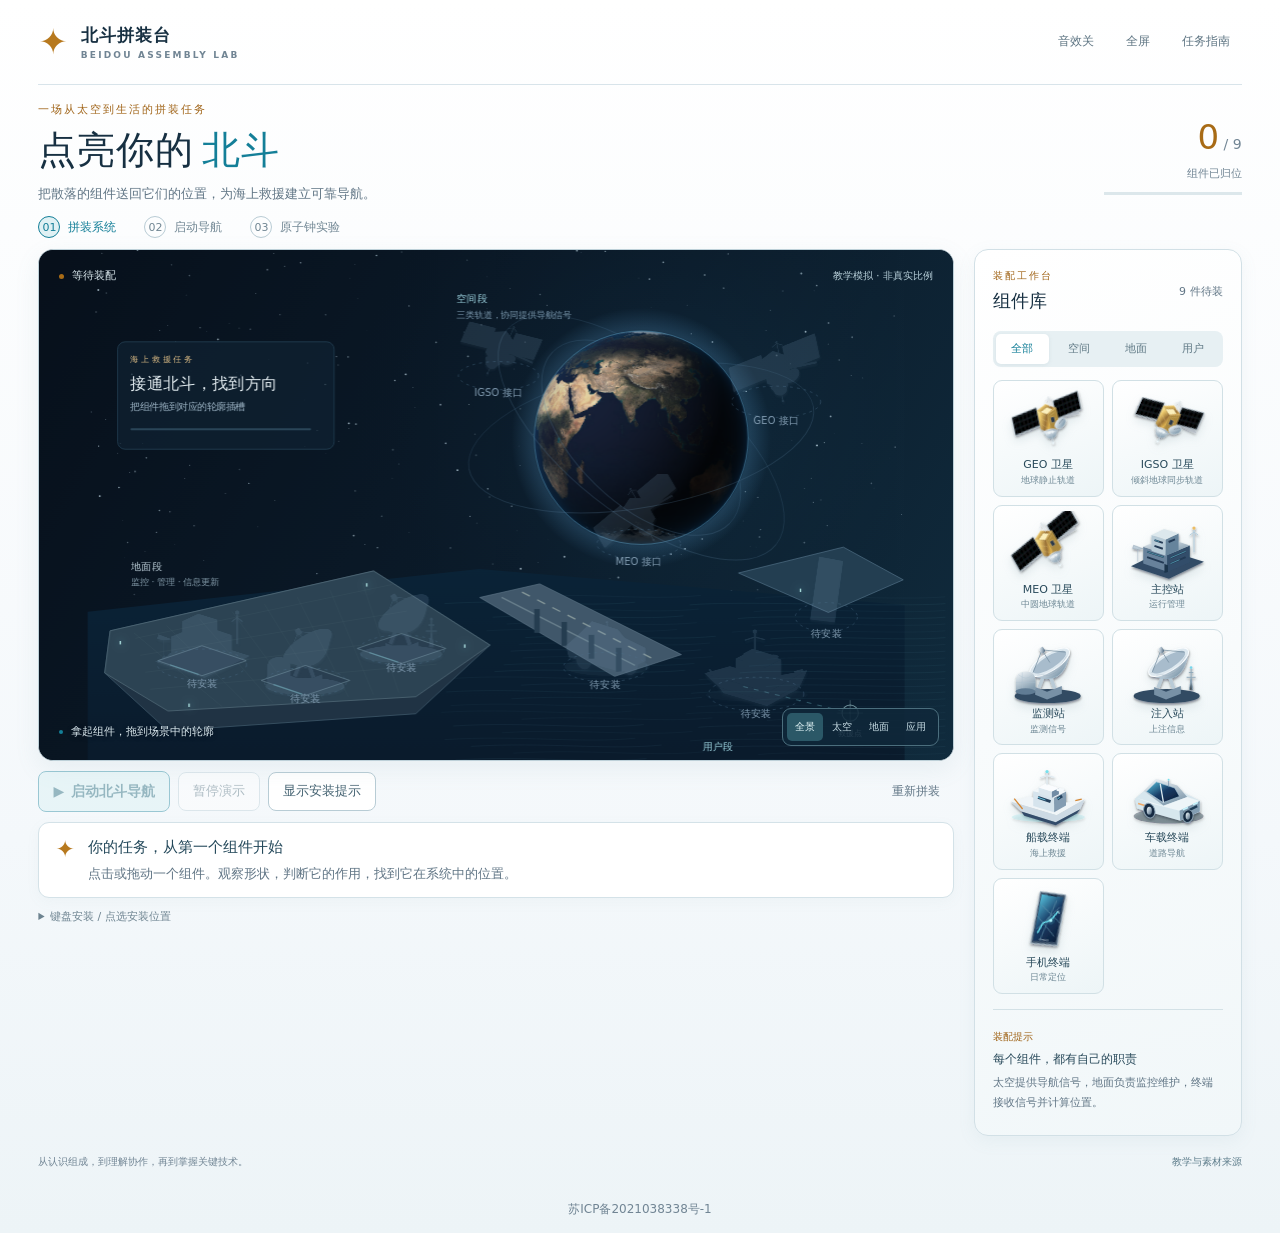
==== commit 5d68abc5: "Refresh Beidou lab with light theme and clock-only experiment" ====
--- a/site/beidou/index.html
+++ b/site/beidou/index.html
@@ -3,7 +3,7 @@
 <head>
   <meta charset="UTF-8">
   <meta name="viewport" content="width=device-width, initial-scale=1, viewport-fit=cover">
-  <meta name="theme-color" content="#07121e">
+  <meta name="theme-color" content="#f4f8fb">
   <link rel="icon" href="assets/satellite-geo.svg" type="image/svg+xml">
   <title>北斗拼装台 V2 · 原子钟现场实验</title>
   <link rel="stylesheet" href="style.css">
@@ -21,7 +21,7 @@
     <div class="header-actions"><button id="sound-button" class="icon-button" aria-pressed="false" aria-label="开启音效">音效关</button><button id="fullscreen-button" class="icon-button">全屏</button><button id="help-button" class="icon-button">任务指南</button></div>
   </header>
   <section class="intro"><div><p class="eyebrow">一场从太空到生活的拼装任务</p><h1>点亮你的<span>北斗</span></h1><p class="subtitle">把散落的组件送回它们的位置，为海上救援建立可靠导航。</p></div><div class="assembly-progress"><div><strong id="installed-count">0</strong><span> / 9</span></div><p id="progress-label">组件已归位</p><div class="progress-track" role="progressbar" aria-label="拼装进度" aria-valuemin="0" aria-valuemax="9" aria-valuenow="0"><span id="progress-fill"></span></div></div></section>
-  <nav class="mission-steps" aria-label="任务进度"><span class="active" data-step="assembly"><b>01</b> 拼装系统</span><span data-step="running"><b>02</b> 启动导航</span><span data-step="challenge"><b>03</b> 故障实验</span></nav>
+  <nav class="mission-steps" aria-label="任务进度"><span class="active" data-step="assembly"><b>01</b> 拼装系统</span><span data-step="running"><b>02</b> 启动导航</span><span data-step="challenge"><b>03</b> 原子钟实验</span></nav>
   <section class="play-layout">
     <div class="world-column">
       <div class="world-frame" id="world-frame">
@@ -43,7 +43,7 @@
       </section>
       <div class="message-box" id="message-box" role="status" aria-live="polite"><span class="message-icon" aria-hidden="true">✦</span><div><strong id="message-title">你的任务，从第一个组件开始</strong><p id="message-text">点击或拖动一个组件。观察形状，判断它的作用，找到它在系统中的位置。</p></div></div>
       <details class="keyboard-controls"><summary>键盘安装 / 点选安装位置</summary><div id="install-targets"></div></details>
-      <section class="challenge-panel" id="challenge-panel" hidden><div class="challenge-header"><div><p class="eyebrow">关键技术，为什么重要？</p><h2>给运行中的北斗做一次故障实验</h2></div><span class="experiment-count" id="experiment-count">已观察 0 / 2</span></div><div class="experiment-buttons"><button data-experiment="clock"><img src="assets/clock.svg" alt="原子钟组件"><span><strong>卫星的“心脏”不准了</strong><small>亲手调节钟差，观察位置漂移</small></span><b aria-hidden="true">↗</b></button><button data-experiment="ground"><img src="assets/station-inject.svg" alt="地面站组件"><span><strong>地面维护中断了</strong><small>监控与信息更新受影响</small></span><b aria-hidden="true">↗</b></button></div></section>
+      <section class="challenge-panel" id="challenge-panel" hidden><div class="challenge-header"><div><p class="eyebrow">关键技术，为什么重要？</p><h2>给运行中的北斗做一次原子钟实验</h2></div><span class="experiment-count" id="experiment-count">已观察 0 / 1</span></div><div class="experiment-buttons"><button data-experiment="clock"><img src="assets/clock.svg" alt="原子钟组件"><span><strong>卫星的“心脏”不准了</strong><small>亲手调节钟差，观察位置漂移</small></span><b aria-hidden="true">↗</b></button></div></section>
     </div>
     <aside class="parts-panel"><div class="parts-heading"><div><p class="eyebrow">装配工作台</p><h2 id="tray-title">组件库</h2></div><span id="tray-count">9 件</span></div><div class="parts-tabs" role="group" aria-label="筛选组件"><button class="active" data-group="all" aria-pressed="true">全部</button><button data-group="space" aria-pressed="false">空间</button><button data-group="ground" aria-pressed="false">地面</button><button data-group="user" aria-pressed="false">用户</button></div><div class="parts-grid" id="parts-grid"></div><div class="part-detail" id="part-detail"><span class="detail-kicker">装配提示</span><h3 id="detail-title">每个组件，都有自己的职责</h3><p id="detail-text">太空提供导航信号，地面负责监控维护，终端接收信号并计算位置。</p></div></aside>
   </section>
@@ -52,7 +52,6 @@
 </main>
 <div class="drag-sprite" id="drag-sprite" hidden><img alt="正在安装的组件"><span></span></div>
 <dialog id="help-dialog"><form method="dialog"><button class="dialog-close" aria-label="关闭指南">×</button></form><p class="eyebrow">任务指南</p><h2>亲手，装好一个北斗系统</h2><ol class="guide-list"><li><b>拿起组件</b><span>拖动组件到场景中的轮廓。手机和平板可以直接拖动，也可以先点组件，再点安装位置。</span></li><li><b>让系统运行</b><span>完成 9 件组件后，启动导航，观察轨道、地面维护链路和卫星向终端播发的信号。</span></li><li><b>亲手制造时间偏差</b><span>点击“卫星的心脏不准了”，直接进入现场实验。拖动钟差滑杆，比较真实位置与导航估计位置，再将误差归零。</span></li></ol><p class="guide-note">三个卫星图形代表三类轨道，三类地面站与三个终端代表功能类型；数量、比例、轨道速度和故障效果均为教学示意。</p><button class="primary-button" id="help-done">开始拼装</button></dialog>
-<dialog id="experiment-dialog"><form method="dialog"><button class="dialog-close" aria-label="关闭实验">×</button></form><p class="eyebrow" id="experiment-kicker">故障实验</p><h2 id="experiment-title"></h2><p class="experiment-question" id="experiment-question"></p><div class="answers" id="answers"></div><div class="experiment-result" id="experiment-result" hidden><strong id="result-title"></strong><p id="result-text"></p></div><div class="experiment-dialog-actions"><button class="primary-button" id="observe-button" disabled>在场景中观察</button></div></dialog>
-<dialog id="sources-dialog"><form method="dialog"><button class="dialog-close" aria-label="关闭来源">×</button></form><p class="eyebrow">教学与素材来源</p><h2>科学依据与模拟边界</h2><ul class="source-list"><li>《系统自主可控的重要意义》PDF 第 1–3 页，教材第 63–65 页：北斗的意义、原子钟及系统组成。</li><li><a href="http://www.beidou.gov.cn/xt/xtjs/" target="_blank" rel="noopener">北斗官网 · 系统介绍</a>：空间段、地面段、用户段，以及自主、开放、兼容、渐进的建设原则。</li><li>组件为手工绘制的 SVG 教学插画，外形不代表特定型号。地球纹理来自 <a href="https://github.com/mrdoob/three.js/tree/dev/examples/textures/planets" target="_blank" rel="noopener">three.js 示例资源</a>，使用范围以原素材授权为准。</li><li>运行展示压缩了时间与空间尺度。GEO 的地面相对静止以地球自转参考系理解；三维轨道、真实服务覆盖及系统冗余未在此完整建模。</li><li>原子钟实验采用四颗卫星观测的平面简化定位解算，同时估计接收机钟差。一颗卫星存在未校正钟差；其他观测正常。三类用户展示不同的示例几何条件，画面位移按局部尺度展示。地面维护故障仍为定性示意。</li><li>自主可控意味着掌握关键技术与运行维护能力，同时可以开放合作，并与其他导航系统兼容。</li></ul></dialog>
+<dialog id="sources-dialog"><form method="dialog"><button class="dialog-close" aria-label="关闭来源">×</button></form><p class="eyebrow">教学与素材来源</p><h2>科学依据与模拟边界</h2><ul class="source-list"><li>《系统自主可控的重要意义》PDF 第 1–3 页，教材第 63–65 页：北斗的意义、原子钟及系统组成。</li><li><a href="http://www.beidou.gov.cn/xt/xtjs/" target="_blank" rel="noopener">北斗官网 · 系统介绍</a>：空间段、地面段、用户段，以及自主、开放、兼容、渐进的建设原则。</li><li>组件为手工绘制的 SVG 教学插画，外形不代表特定型号。地球纹理来自 <a href="https://github.com/mrdoob/three.js/tree/dev/examples/textures/planets" target="_blank" rel="noopener">three.js 示例资源</a>，使用范围以原素材授权为准。</li><li>运行展示压缩了时间与空间尺度。GEO 的地面相对静止以地球自转参考系理解；三维轨道、真实服务覆盖及系统冗余未在此完整建模。</li><li>原子钟实验采用四颗卫星观测的平面简化定位解算，同时估计接收机钟差。一颗卫星存在未校正钟差；其他观测正常。三类用户展示不同的示例几何条件，画面位移按局部尺度展示。</li><li>自主可控意味着掌握关键技术与运行维护能力，同时可以开放合作，并与其他导航系统兼容。</li></ul></dialog>
 </body>
 </html>
--- a/site/beidou/style.css
+++ b/site/beidou/style.css
@@ -51,4 +51,23 @@
 @media(pointer:coarse){#clock-error-range{height:8px;margin-top:21px;margin-bottom:16px}#clock-error-range::-webkit-slider-thumb{width:30px;height:30px}.clock-targets button,.clock-slider-actions button{min-height:44px}}
 @media(prefers-reduced-motion:reduce){.clock-focus .clock-lab{animation:none}.play-layout,.parts-panel,.world-frame{transition:none}}
 
-.filing-footer{text-align:center;padding:8px 12px 18px;font-size:12px;line-height:1.6;color:#8fa4b5}.filing-footer a{color:inherit;text-decoration:none}.filing-footer a:hover{color:#e7c782}.filing-footer a:focus-visible{outline:2px solid #e7c782;outline-offset:4px}
+/* Light classroom skin: keep the scene canvas vivid while making the surrounding page bright and compact. */
+:root{color-scheme:light;--bg:#f4f8fb;--surface:#ffffff;--surface2:#eef4f7;--line:#d7e3e9;--muted:#607585;--text:#173042;--cyan:#147f98;--gold:#a86b16}
+body{background:linear-gradient(180deg,#ffffff 0,#f4f8fb 68%,#edf4f7 100%);color:var(--text)}
+.game-shell{padding-left:clamp(18px,3vw,40px);padding-right:clamp(18px,3vw,40px)}
+.masthead{padding:14px 0;border-bottom-color:#d8e4ea}.brand{color:#173042}.brand small{color:#718594}.brand-star{color:#b7791e}.icon-button{color:#5d7482}.icon-button:hover{background:#e8f1f4;color:#173042}
+.intro{padding:16px 0 12px}.eyebrow{color:#a06418}.intro h1 span{color:#147f98}.subtitle{color:#607585}.assembly-progress strong{color:#a86b16}.assembly-progress span,.assembly-progress p{color:#718594}.progress-track{background:#dce7eb}.progress-track span{background:#c1852a}
+.mission-steps{margin-bottom:11px;color:#708693}.mission-steps b{border-color:#b9ccd5}.mission-steps .active{color:#147f98}.mission-steps .active b{border-color:#147f98;background:#e0f1f4}.mission-steps .done{color:#a86b16}
+.world-frame{border-color:#bdd0d8;box-shadow:0 8px 24px #7898a51c}.world-topline{color:#dbe9ee}.simulation-label{color:#b8d0da}.world-hint{color:#dbe9ee}.world-view{background:#10283add;border-color:#4b6e7d}.world-view button{color:#c7dce4}.world-view button.active{background:#2b5867;color:#e7f8fa}
+.scene-controls{padding:10px 0}.primary-button{background:#d5f0f2;border-color:#147f98;color:#0b586c;font-size:14px;min-height:40px}.primary-button:hover:not(:disabled){background:#c1e9ed;box-shadow:0 0 18px #6ab6c522}.secondary-button{border-color:#b8ccd5;background:#fff;color:#456372;font-size:13px}.secondary-button:hover:not(:disabled),.secondary-button[aria-pressed=true]{border-color:#147f98;color:#126f86;background:#eff9fa}.quiet-button{color:#607585}.quiet-button:hover{color:#173042}
+.message-box{padding:12px 16px;min-height:76px;background:#fff;border-color:#d4e2e8;box-shadow:0 4px 14px #7994a20d}.message-icon{color:#b7791e}.message-box strong{font-size:15px;color:#23485a}.message-box p{font-size:13px;color:#607585}.keyboard-controls{color:#6d8390}.keyboard-controls button{background:#fff;border-color:#c8d9df;color:#456372}
+.parts-panel{background:linear-gradient(160deg,#fff,#f1f7f9);border-color:#d2e0e6;box-shadow:0 5px 18px #7898a514}.parts-heading h2{color:#173042}.parts-heading>span{color:#607585}.parts-tabs{background:#e7f0f3}.parts-tabs button{color:#607985}.parts-tabs button.active{background:#fff;color:#147f98;box-shadow:0 1px 4px #7898a522}.part-card{border-color:#d1e0e5;background:linear-gradient(160deg,#fff,#edf5f7)}.part-card:hover{border-color:#6ba9b8;background:#f5fbfc}.part-card.selected{border-color:#147f98;background:#e8f6f7;box-shadow:0 0 0 1px #147f9828}.part-card.installed{background:#edf7f5;border-color:#8fc2b7}.part-card img{filter:drop-shadow(0 5px 5px #7898a233)}.part-card .part-name{color:#28495a}.part-card .part-subtitle{color:#6d8794}.part-check{color:#147f98}.part-detail{border-top-color:#d3e1e6}.detail-kicker{color:#a06418}.part-detail h3{color:#28495a}.part-detail p{color:#607585}
+.challenge-panel{border-top-color:#d6e2e7;padding-top:14px;margin-top:14px}.challenge-header h2{color:#28495a}.experiment-count{color:#607585}.experiment-buttons{grid-template-columns:1fr}.experiment-buttons button{border-color:#c4d8df;background:#fff;color:#28495a;padding:9px 12px}.experiment-buttons button:hover{border-color:#6ba9b8;background:#f3fafb}.experiment-buttons small{color:#607585}.experiment-buttons b{color:#a86b16}.footer{color:#718594;padding:18px 0 22px}.footer button{color:#607f8d}.footer button:hover{color:#147f98}
+dialog{background:#fff;color:#173042;border-color:#bfd2da;box-shadow:0 20px 80px #31556833}dialog::backdrop{background:#17304255}.dialog-close{color:#607585}.guide-list span,.source-list,.experiment-question{color:#607585}.guide-note{background:#eef6f8;color:#607585}.answers button{background:#f2f8fa;border-color:#c8dbe2;color:#28495a}.answers button.selected{border-color:#147f98;background:#e1f4f5}.answers button.incorrect{border-color:#c28a63}.experiment-result{background:#e6f4f2}.experiment-result strong{color:#147f98}.experiment-result p{color:#456372}
+
+/* Reserve enough room for the launch controls on common 16:9 classroom displays. */
+#world{height:clamp(360px,calc(100dvh - 390px),600px);aspect-ratio:16/9}
+@media(max-width:1100px){#world{height:clamp(350px,calc(100dvh - 365px),540px)}}
+@media(max-width:850px){#world{height:auto;aspect-ratio:16/9;min-height:300px}.intro{padding-top:16px}.parts-panel{padding:12px}}
+@media(max-width:540px){#world{height:auto;aspect-ratio:1/1;min-height:300px}.masthead{padding:12px 0}.intro{padding:16px 0 13px}.mission-steps{margin-bottom:11px}.message-box strong{font-size:13px}.message-box p{font-size:12px}}
+.filing-footer{text-align:center;padding:8px 12px 14px;font-size:12px;line-height:1.6;color:#718594}.filing-footer a{color:inherit;text-decoration:none}.filing-footer a:hover{color:#147f98}.filing-footer a:focus-visible{outline:2px solid #147f98;outline-offset:4px}
